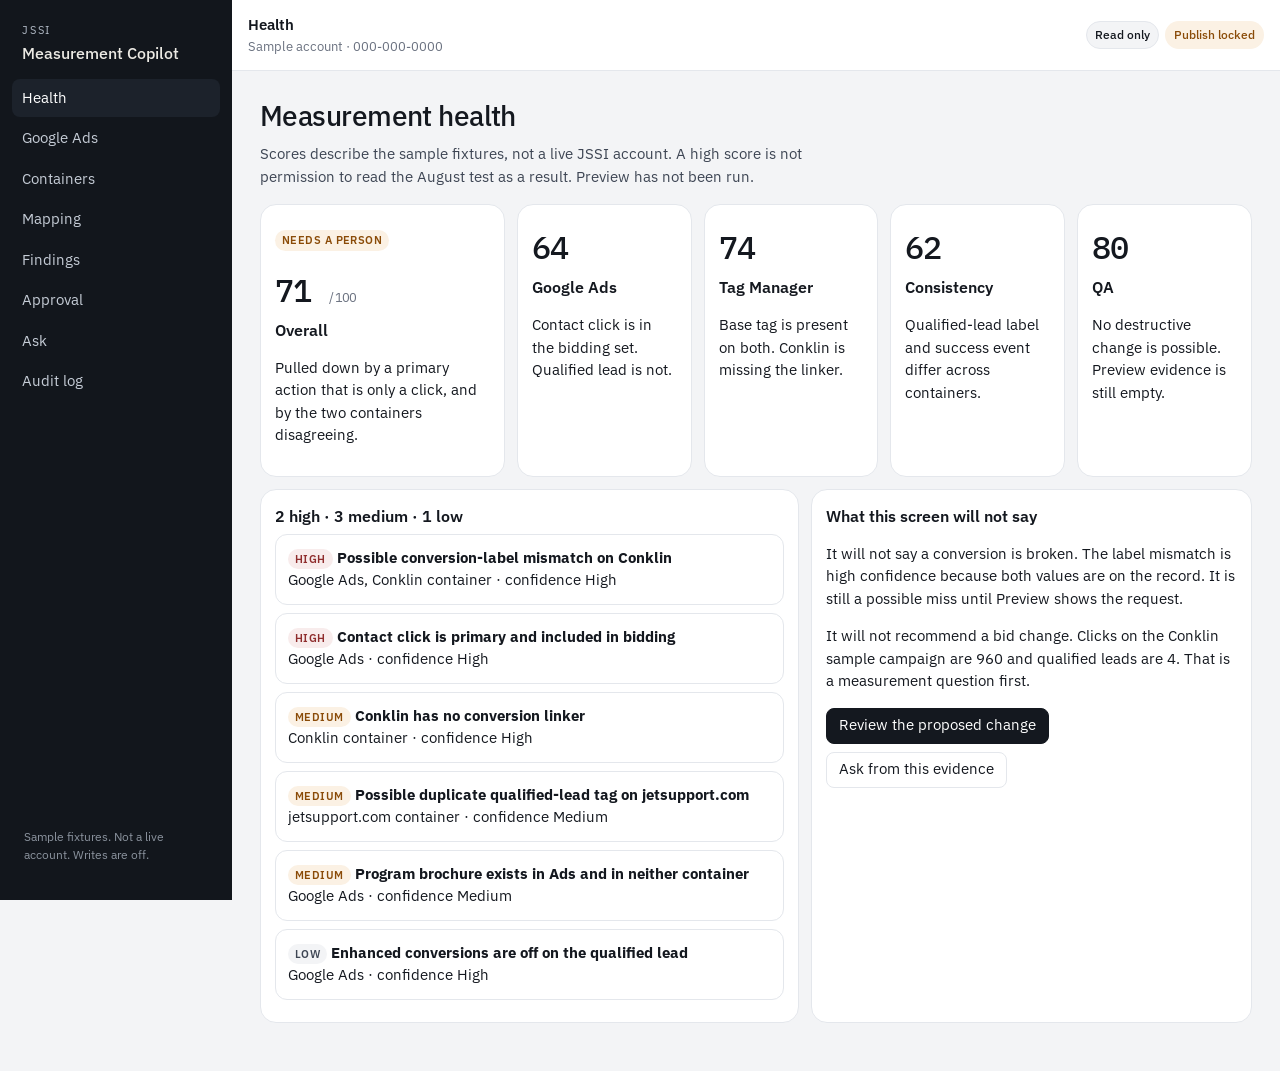
==== copilot/index.html @ 2eda1915 "Add the measurement copilot prototype and tighten the close" ====
<!DOCTYPE html>
<html lang="en">
<head>
  <meta charset="utf-8" />
  <meta name="viewport" content="width=device-width, initial-scale=1" />
  <title>JSSI Marketing Measurement Copilot</title>
  <link rel="preconnect" href="https://fonts.googleapis.com" />
  <link rel="preconnect" href="https://fonts.gstatic.com" crossorigin />
  <link href="https://fonts.googleapis.com/css2?family=IBM+Plex+Sans:wght@400;500;600&family=IBM+Plex+Mono:wght@400;500&display=swap" rel="stylesheet" />
  <link rel="stylesheet" href="app.css?v=1" />
</head>
<body>
  <div class="app">
    <aside>
      <a class="mark" href="../">
        <span class="mark-k">JSSI</span>
        <span class="mark-n">Measurement Copilot</span>
      </a>
      <nav id="nav"></nav>
      <p class="side-note">Sample fixtures. Not a live account. Writes are off.</p>
    </aside>
    <div class="stage">
      <header class="top">
        <div>
          <p class="crumb" id="crumb">Health</p>
          <p class="account">Sample account · 000-000-0000</p>
        </div>
        <div class="pills">
          <span class="pill">Read only</span>
          <span class="pill warn">Publish locked</span>
        </div>
      </header>
      <main id="main"></main>
    </div>
  </div>
  <script src="app.js?v=1"></script>
</body>
</html>
---- copilot/app.css ----
:root {
  --bg: #f3f4f6;
  --card: #ffffff;
  --ink: #14181f;
  --soft: #3e4654;
  --muted: #6b7280;
  --line: #e4e7ec;
  --side: #12161c;
  --side-2: #1c222b;
  --accent: #1f3a5f;
  --ok: #17663a;
  --ok-bg: #e7f5ee;
  --warn: #8a4b08;
  --warn-bg: #fbf1e4;
  --bad: #8f2d2d;
  --bad-bg: #f8ecec;
  --sans: "IBM Plex Sans", "Segoe UI", sans-serif;
  --mono: "IBM Plex Mono", ui-monospace, monospace;
}
* { box-sizing: border-box; }
body { margin: 0; background: var(--bg); color: var(--ink); font-family: var(--sans); font-size: 15px; line-height: 1.5; }
button, input, textarea { font: inherit; color: inherit; }
button { cursor: pointer; }
a { color: var(--accent); }
.app { display: block; }
aside {
  background: var(--side);
  color: #eceae4;
  padding: 16px 12px 12px;
}
.mark { display: block; text-decoration: none; color: inherit; padding: 6px 10px 14px; }
.mark-k { display: block; font-size: 11px; letter-spacing: 0.16em; color: #b7c0cc; }
.mark-n { display: block; font-size: 16px; font-weight: 500; margin-top: 2px; }
.side-note { display: none; }
nav { display: flex; gap: 6px; overflow: auto; }
nav button {
  border: 0;
  background: transparent;
  color: #c5ccd6;
  text-align: left;
  padding: 8px 10px;
  border-radius: 8px;
  white-space: nowrap;
}
nav button.on { background: var(--side-2); color: white; }
.stage { min-width: 0; }
.top {
  display: flex;
  justify-content: space-between;
  gap: 12px;
  align-items: center;
  padding: 14px 16px;
  background: var(--card);
  border-bottom: 1px solid var(--line);
}
.crumb { margin: 0; font-weight: 600; }
.account { margin: 0; color: var(--muted); font-size: 13px; }
.pills { display: flex; gap: 6px; }
.pill {
  font-size: 12px;
  font-weight: 500;
  border: 1px solid var(--line);
  border-radius: 999px;
  padding: 4px 8px;
  background: var(--bg);
}
.pill.warn { color: var(--warn); background: var(--warn-bg); border-color: transparent; }
main { padding: 16px; }
h1 { font-size: 28px; font-weight: 500; letter-spacing: -0.02em; margin: 0 0 6px; }
h2 { font-size: 16px; font-weight: 600; margin: 0 0 6px; }
.lede { color: var(--soft); margin: 0 0 16px; max-width: 68ch; }
.grid { display: grid; gap: 12px; }
.scores { grid-template-columns: repeat(2, 1fr); }
.card {
  background: var(--card);
  border: 1px solid var(--line);
  border-radius: 16px;
  padding: 14px;
}
.card h2 { margin-top: 0; }
.score { font-family: var(--mono); font-size: 32px; font-weight: 500; letter-spacing: -0.03em; margin: 4px 0; }
.score small { font-family: var(--sans); font-size: 13px; color: var(--muted); font-weight: 400; }
.badge {
  display: inline-block;
  font-size: 11px;
  font-weight: 600;
  letter-spacing: 0.04em;
  text-transform: uppercase;
  border-radius: 999px;
  padding: 2px 7px;
}
.hi { color: var(--bad); background: var(--bad-bg); }
.md { color: var(--warn); background: var(--warn-bg); }
.lo { color: var(--soft); background: var(--bg); }
.ok { color: var(--ok); background: var(--ok-bg); }
table { width: 100%; border-collapse: collapse; font-size: 14px; }
th, td { text-align: left; vertical-align: top; padding: 8px 10px 8px 0; border-bottom: 1px solid var(--line); }
th { font-size: 11px; letter-spacing: 0.06em; text-transform: uppercase; color: var(--muted); font-weight: 600; }
td { color: var(--soft); }
td strong, .ink { color: var(--ink); }
.mono { font-family: var(--mono); font-size: 12.5px; }
.rowbtn {
  width: 100%;
  text-align: left;
  background: var(--card);
  border: 1px solid var(--line);
  border-radius: 12px;
  padding: 12px;
  margin: 0 0 8px;
}
.rowbtn.on { border-color: var(--accent); }
.filters { display: flex; gap: 6px; flex-wrap: wrap; margin-bottom: 12px; }
.filters button, .btn, .btn-ghost {
  min-height: 36px;
  border-radius: 8px;
  border: 1px solid var(--line);
  background: var(--card);
  padding: 0 12px;
}
.btn { background: var(--ink); color: white; border-color: var(--ink); }
.filters button.on, .btn-ghost.on { background: var(--ink); color: white; border-color: var(--ink); }
  background: var(--ink);
  color: white;
  border-color: var(--ink);
}
.btn-ghost { background: var(--card); color: var(--ink); }
.btn:disabled, .btn-ghost:disabled { opacity: 0.45; cursor: not-allowed; }
.chain { display: flex; flex-wrap: wrap; gap: 8px; align-items: stretch; }
.chain article {
  flex: 1 1 140px;
  background: var(--bg);
  border-radius: 12px;
  padding: 10px;
}
.chain b { display: block; }
.actions { display: flex; flex-wrap: wrap; gap: 8px; margin-top: 12px; }
textarea, input[type="text"] {
  width: 100%;
  border: 1px solid var(--line);
  border-radius: 8px;
  padding: 10px 12px;
  background: white;
}
textarea { min-height: 72px; }
.ask-list { display: flex; flex-wrap: wrap; gap: 6px; margin: 8px 0 12px; }
.ask-list button { border-radius: 999px; }
.log { font-size: 13px; color: var(--soft); }
.log time { color: var(--muted); font-family: var(--mono); font-size: 12px; }
.split { display: grid; gap: 12px; }
@media (min-width: 960px) {
  .app { display: grid; grid-template-columns: 232px 1fr; min-height: 100vh; }
  aside { position: sticky; top: 0; height: 100vh; display: flex; flex-direction: column; }
  nav { display: grid; gap: 2px; overflow: visible; }
  .side-note { display: block; margin-top: auto; color: #8b939e; font-size: 12px; padding: 12px; }
  main { padding: 24px 28px 48px; }
  .scores { grid-template-columns: 1.4fr repeat(4, 1fr); }
  .split { grid-template-columns: 1.1fr 0.9fr; }
  .split.even { grid-template-columns: 1fr 1fr; }
}
@media (prefers-reduced-motion: reduce) { * { transition: none !important; } }
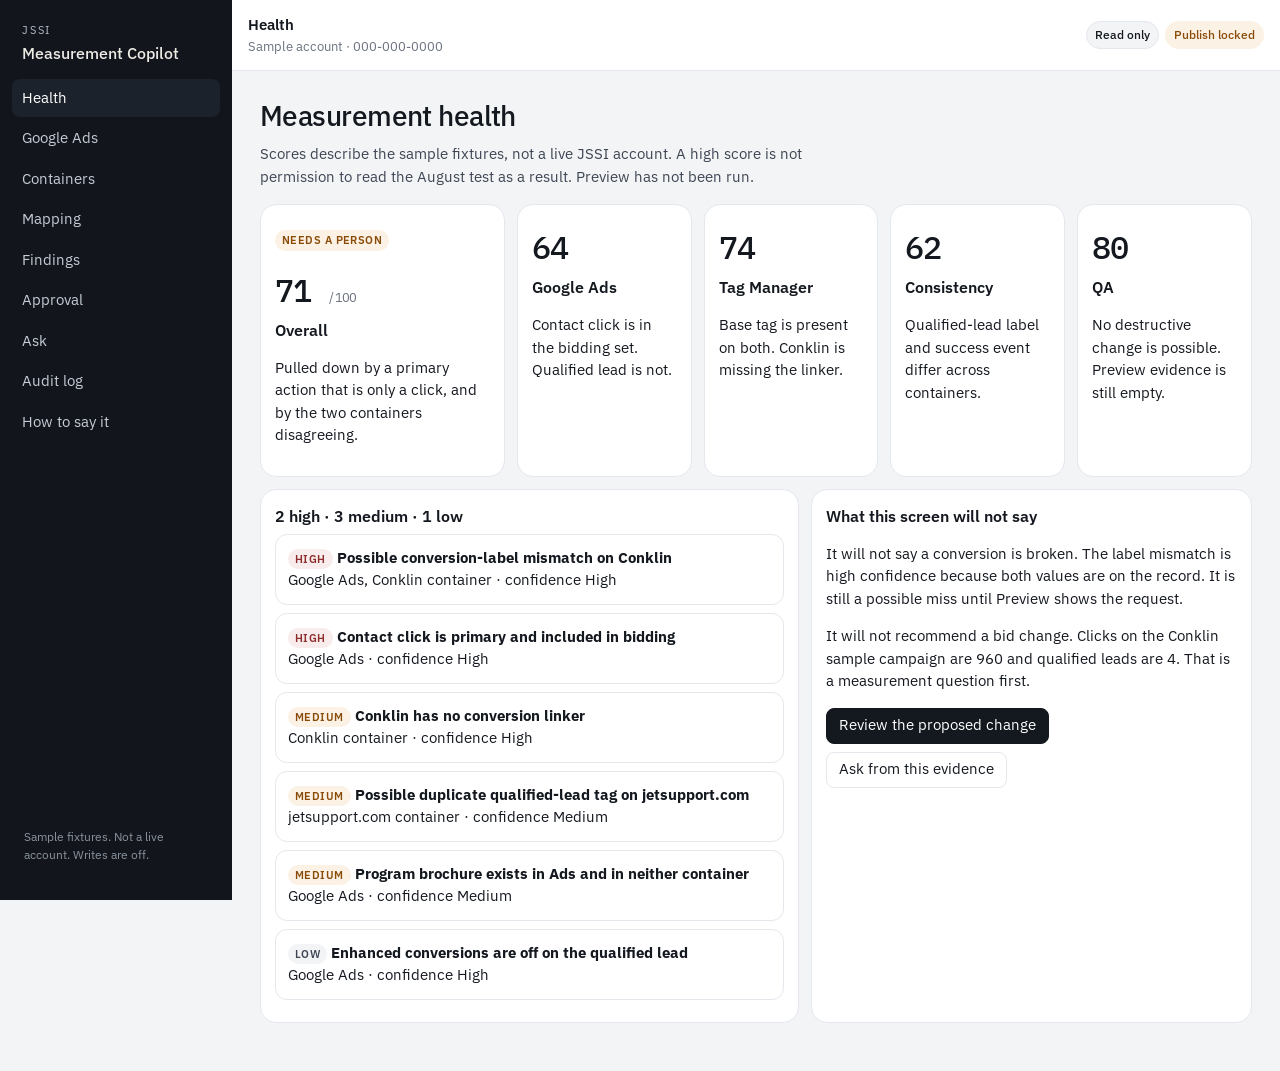
==== commit 8c606605: "Add a spoken walkthrough of why not Chrome, and the architecture" ====
--- a/copilot/index.html
+++ b/copilot/index.html
@@ -7,7 +7,7 @@
   <link rel="preconnect" href="https://fonts.googleapis.com" />
   <link rel="preconnect" href="https://fonts.gstatic.com" crossorigin />
   <link href="https://fonts.googleapis.com/css2?family=IBM+Plex+Sans:wght@400;500;600&family=IBM+Plex+Mono:wght@400;500&display=swap" rel="stylesheet" />
-  <link rel="stylesheet" href="app.css?v=1" />
+  <link rel="stylesheet" href="app.css?v=2" />
 </head>
 <body>
   <div class="app">
@@ -33,6 +33,6 @@
       <main id="main"></main>
     </div>
   </div>
-  <script src="app.js?v=1"></script>
+  <script src="app.js?v=2"></script>
 </body>
 </html>
